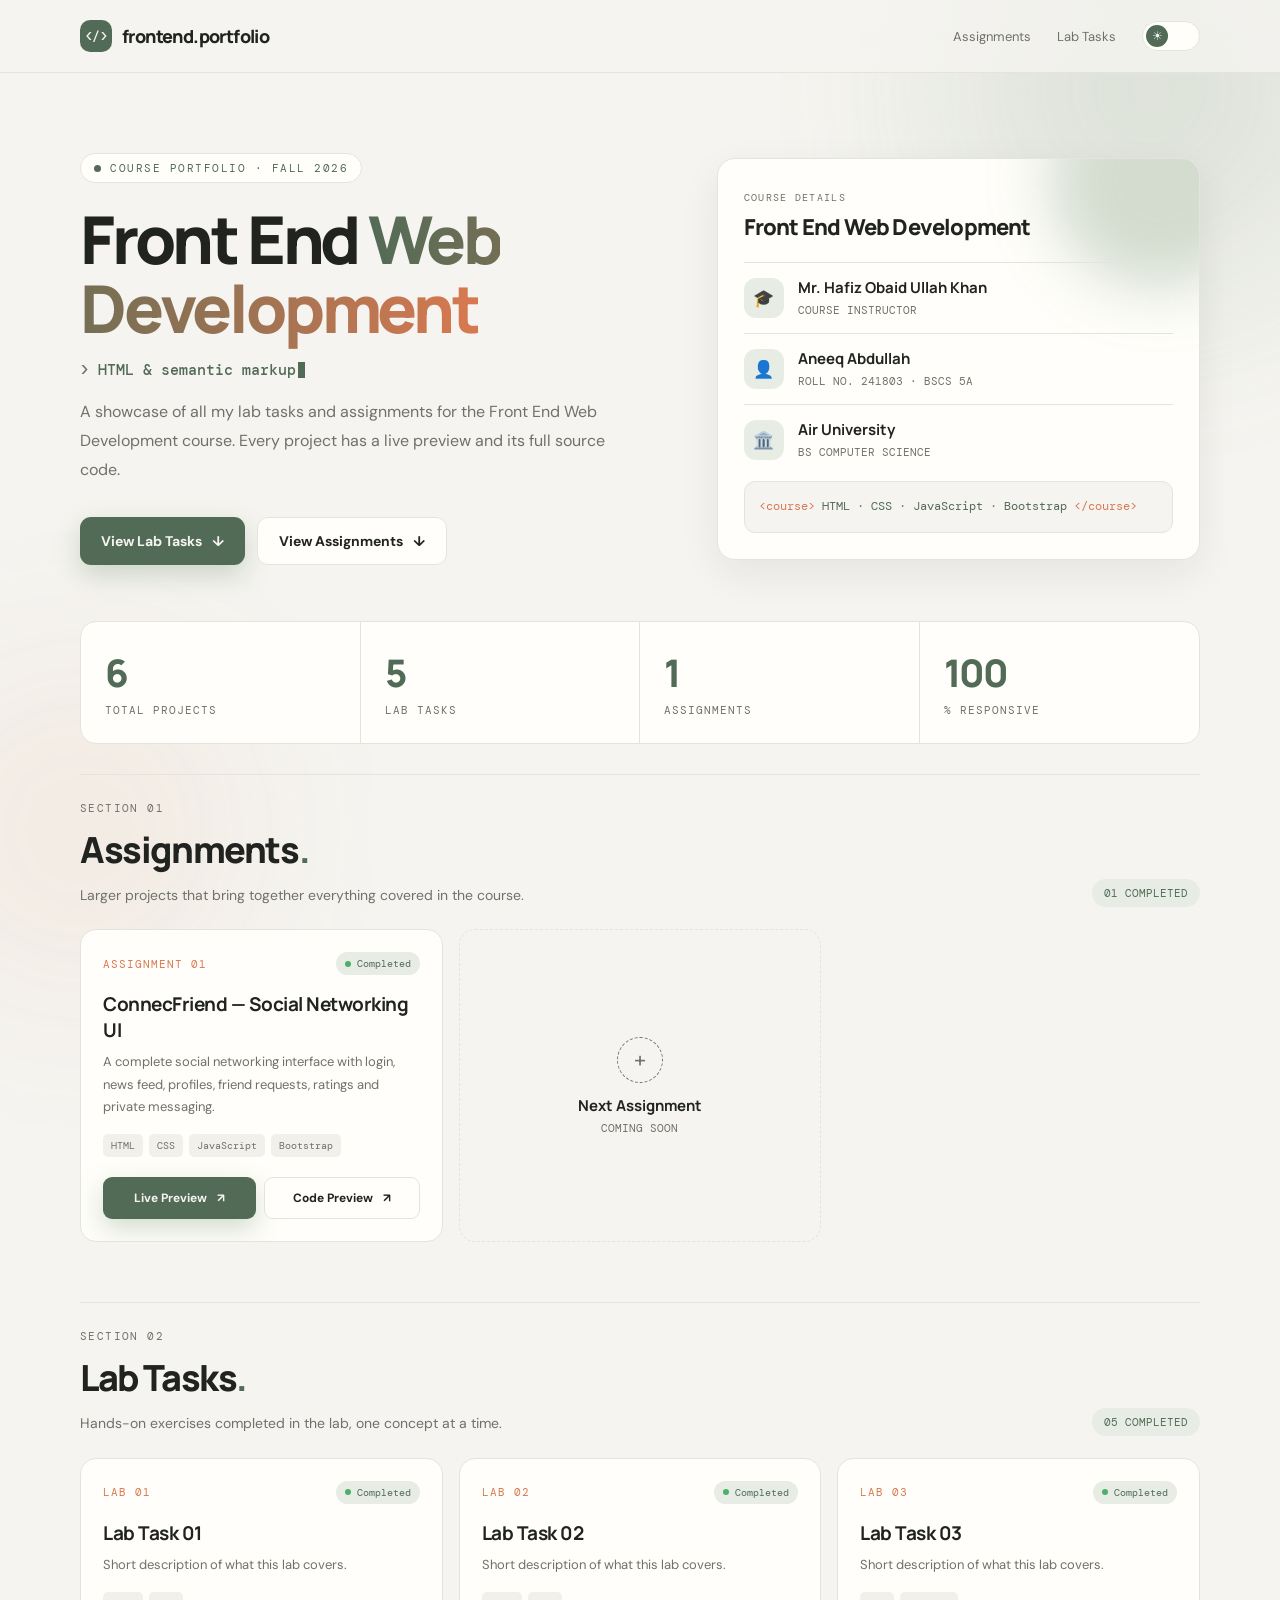
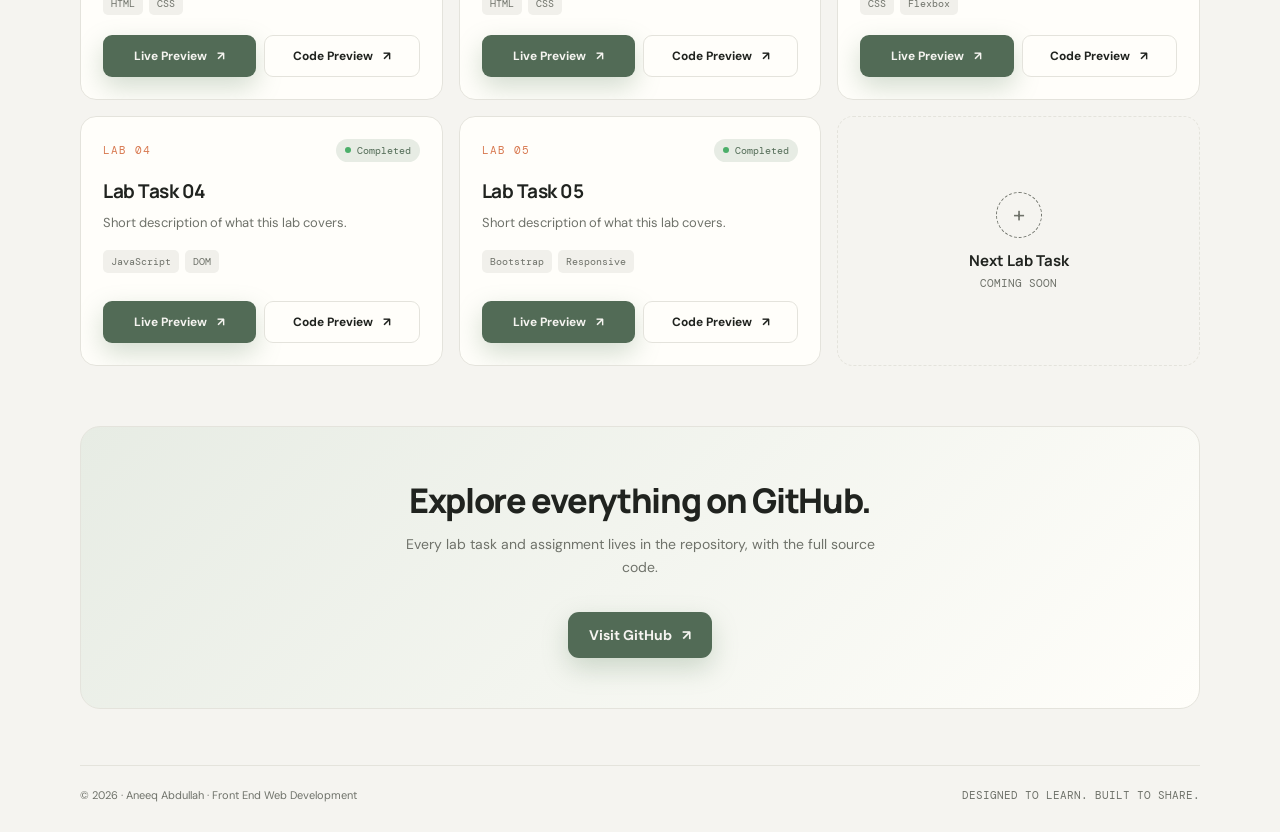
==== labfolio.html @ 6e9b9ed3 "Create labfolio.html" ====
<!DOCTYPE html>
<html lang="en" data-theme="light">
<head>
<meta charset="UTF-8">
<meta name="viewport" content="width=device-width, initial-scale=1.0">
<title>Front End Web Development — Course Portfolio</title>
<link rel="preconnect" href="https://fonts.googleapis.com">
<link rel="preconnect" href="https://fonts.gstatic.com" crossorigin>
<link href="https://fonts.googleapis.com/css2?family=DM+Mono:wght@400;500&family=DM+Sans:wght@400;500;600;700&family=Manrope:wght@500;700;800&display=swap" rel="stylesheet">
<script>
  (function(){try{var t=localStorage.getItem('theme')||(matchMedia('(prefers-color-scheme: dark)').matches?'dark':'light');document.documentElement.setAttribute('data-theme',t)}catch(e){}})();
</script>
<style>
:root{
  --bg:#f5f4f0;--paper:#fffefa;--ink:#20231f;--muted:#6f726a;--line:#e4e3dc;
  --accent:#526b56;--accent-2:#d87950;--accent-soft:#e7ece4;--glow:#7b987c55;
  --shadow:0 14px 40px #20231f12;--chip:#f1f0eb;
}
[data-theme="dark"]{
  --bg:#0f1311;--paper:#171c19;--ink:#ecf0ea;--muted:#9aa196;--line:#262d28;
  --accent:#8fb394;--accent-2:#f0996f;--accent-soft:#1f2a22;--glow:#8fb39433;
  --shadow:0 14px 40px #00000066;--chip:#1e251f;
}
*{box-sizing:border-box}
html{scroll-behavior:smooth;scroll-padding-top:90px}
body{margin:0;background:var(--bg);color:var(--ink);font-family:"DM Sans",sans-serif;-webkit-font-smoothing:antialiased;transition:background .35s,color .35s;overflow-x:hidden}
a{color:inherit;text-decoration:none}
.wrap{width:min(1120px,calc(100% - 48px));margin:auto;position:relative;z-index:1}

#progress{position:fixed;top:0;left:0;height:3px;width:0;background:linear-gradient(90deg,var(--accent),var(--accent-2));z-index:100}
.blob{position:fixed;border-radius:50%;filter:blur(90px);opacity:.55;z-index:0;pointer-events:none;animation:float 18s ease-in-out infinite}
.blob.b1{width:420px;height:420px;background:var(--glow);top:-120px;right:-80px}
.blob.b2{width:340px;height:340px;background:#d8795022;bottom:-100px;left:-90px;animation-delay:-6s}
@keyframes float{0%,100%{transform:translate(0,0)}50%{transform:translate(30px,40px)}}

/* nav */
header.top{position:sticky;top:0;z-index:50;backdrop-filter:blur(14px);background:color-mix(in srgb,var(--bg) 80%,transparent);border-bottom:1px solid var(--line)}
nav{height:72px;display:flex;align-items:center;justify-content:space-between}
.brand{display:flex;align-items:center;gap:10px;font:800 18px Manrope,sans-serif;letter-spacing:-.6px}
.brand-mark{width:32px;height:32px;background:var(--accent);color:var(--bg);border-radius:10px;display:grid;place-items:center;font:500 13px "DM Mono",monospace}
.nav-right{display:flex;align-items:center;gap:26px;font-size:13px;color:var(--muted)}
.nav-right a:hover{color:var(--ink)}
.switch{position:relative;width:58px;height:30px;border-radius:99px;border:1px solid var(--line);background:var(--paper);cursor:pointer;padding:0}
.switch:hover{border-color:var(--accent)}
.switch .knob{position:absolute;top:3px;left:3px;width:22px;height:22px;border-radius:50%;background:var(--accent);display:grid;place-items:center;font-size:12px;transition:transform .35s cubic-bezier(.5,1.6,.4,1)}
[data-theme="dark"] .switch .knob{transform:translateX(28px)}
.switch .knob:before{content:"☀";color:var(--bg)}
[data-theme="dark"] .switch .knob:before{content:"☾"}

/* hero */
.hero{padding:80px 0 56px;display:grid;grid-template-columns:1.1fr .9fr;gap:46px;align-items:center}
.eyebrow{display:inline-flex;align-items:center;gap:9px;color:var(--accent);font:11px "DM Mono",monospace;text-transform:uppercase;letter-spacing:1.5px;padding:7px 13px;border:1px solid var(--line);border-radius:99px;background:var(--paper)}
.dot{width:7px;height:7px;border-radius:50%;background:var(--accent);animation:pulse 2s infinite}
@keyframes pulse{0%{box-shadow:0 0 0 0 var(--glow)}70%{box-shadow:0 0 0 9px transparent}100%{box-shadow:0 0 0 0 transparent}}
h1{font:800 clamp(38px,6vw,66px)/1.04 Manrope,sans-serif;letter-spacing:-3.2px;margin:22px 0 18px}
h1 em{font-style:normal;background:linear-gradient(90deg,var(--accent),var(--accent-2));-webkit-background-clip:text;background-clip:text;color:transparent}
.typed{font:500 15px "DM Mono",monospace;color:var(--muted);min-height:24px;margin-bottom:14px}
.typed b{color:var(--accent);font-weight:500}
.caret{display:inline-block;width:7px;height:16px;background:var(--accent);vertical-align:-3px;margin-left:2px;animation:blink 1s steps(2) infinite}
@keyframes blink{50%{opacity:0}}
.hero-copy{color:var(--muted);font-size:16px;line-height:1.8;max-width:540px;margin:0}
.actions{display:flex;gap:12px;flex-wrap:wrap;margin-top:32px}
.btn{display:inline-flex;align-items:center;justify-content:center;gap:10px;padding:14px 21px;border-radius:11px;font-size:14px;font-weight:700;transition:transform .2s,box-shadow .2s;border:0;cursor:pointer}
.btn:hover{transform:translateY(-3px)}
.btn .arr{transition:transform .2s}.btn:hover .arr{transform:translate(3px,-3px)}
.btn-primary{background:var(--accent);color:var(--bg);box-shadow:0 10px 26px var(--glow)}
.btn-secondary{background:var(--paper);border:1px solid var(--line);color:var(--ink)}
.btn-secondary:hover{border-color:var(--accent)}

/* course card */
.course{background:var(--paper);border:1px solid var(--line);border-radius:18px;padding:26px;box-shadow:var(--shadow);animation:bob 6s ease-in-out infinite;position:relative;overflow:hidden}
@keyframes bob{50%{transform:translateY(-10px)}}
.course:before{content:"";position:absolute;width:220px;height:220px;border-radius:50%;background:var(--glow);right:-70px;top:-90px;filter:blur(30px)}
.course>*{position:relative}
.course small{font:10px "DM Mono",monospace;color:var(--muted);letter-spacing:1.3px;text-transform:uppercase}
.course h3{font:800 22px Manrope,sans-serif;letter-spacing:-.8px;margin:6px 0 20px}
.rowi{display:flex;align-items:center;gap:14px;padding:14px 0;border-top:1px solid var(--line)}
.ico{width:40px;height:40px;border-radius:12px;background:var(--accent-soft);color:var(--accent);display:grid;place-items:center;font-size:17px;flex:none}
.rowi b{display:block;font:700 15px Manrope,sans-serif}
.rowi span{font:11px "DM Mono",monospace;color:var(--muted)}
.code{margin-top:6px;background:var(--bg);border:1px solid var(--line);border-radius:11px;padding:14px;font:12px/1.8 "DM Mono",monospace;color:var(--muted)}
.code i{font-style:normal;color:var(--accent-2)}.code u{text-decoration:none;color:var(--accent)}

/* stats */
.stats{display:grid;grid-template-columns:repeat(4,1fr);border:1px solid var(--line);border-radius:16px;background:var(--paper);overflow:hidden}
.stat{padding:24px;border-right:1px solid var(--line)}.stat:last-child{border:0}
.stat b{display:block;font:800 38px Manrope,sans-serif;letter-spacing:-2px;color:var(--accent)}
.stat span{font:11px "DM Mono",monospace;color:var(--muted);text-transform:uppercase;letter-spacing:1px}

/* sections */
section{padding:30px 0}
.section-head{padding:26px 0 22px;border-top:1px solid var(--line);display:flex;justify-content:space-between;align-items:end;gap:20px;flex-wrap:wrap}
.kicker{font:11px "DM Mono",monospace;color:var(--muted);text-transform:uppercase;letter-spacing:1.4px}
.section-head h2{font:800 clamp(26px,4vw,36px) Manrope,sans-serif;letter-spacing:-1.4px;margin:10px 0 0}
.section-head h2 span{color:var(--accent)}
.section-head p{color:var(--muted);max-width:520px;line-height:1.7;margin:10px 0 0;font-size:14px}
.count{font:11px "DM Mono",monospace;color:var(--accent);background:var(--accent-soft);padding:7px 12px;border-radius:99px}

/* project cards */
.grid{display:grid;grid-template-columns:repeat(3,1fr);gap:16px}
.card{background:var(--paper);border:1px solid var(--line);border-radius:16px;padding:22px;display:flex;flex-direction:column;transition:transform .25s,box-shadow .25s,border-color .25s;position:relative;overflow:hidden}
.card:before{content:"";position:absolute;inset:0;background:radial-gradient(240px circle at var(--mx,50%) var(--my,0%),var(--glow),transparent 70%);opacity:0;transition:opacity .3s;pointer-events:none}
.card:hover{transform:translateY(-6px);box-shadow:var(--shadow);border-color:var(--accent)}.card:hover:before{opacity:1}
.card>*{position:relative}
.top-row{display:flex;justify-content:space-between;align-items:center}
.badge{font:11px "DM Mono",monospace;color:var(--accent-2);letter-spacing:1px}
.status{font:10px "DM Mono",monospace;background:var(--accent-soft);color:var(--accent);padding:5px 9px;border-radius:99px;display:flex;align-items:center;gap:6px}
.status:before{content:"";width:6px;height:6px;border-radius:50%;background:#4caf6a}
.card h3{font:700 19px Manrope,sans-serif;letter-spacing:-.5px;margin:16px 0 8px}
.card p{color:var(--muted);font-size:13px;line-height:1.7;margin:0}
.tech{display:flex;gap:6px;flex-wrap:wrap;margin:16px 0 20px}
.tech span{font:10px "DM Mono",monospace;color:var(--muted);background:var(--chip);border-radius:5px;padding:5px 8px}
.card-btns{display:flex;gap:8px;margin-top:auto}
.card-btns .btn{flex:1;padding:12px 10px;font-size:12px;border-radius:9px}
.card.empty{border-style:dashed;align-items:center;justify-content:center;text-align:center;min-height:250px;background:transparent}
.card.empty:hover{transform:none;box-shadow:none;border-color:var(--line)}.card.empty:before{display:none}
.plus{width:46px;height:46px;border-radius:50%;border:1px dashed var(--muted);display:grid;place-items:center;font-size:22px;color:var(--muted);margin-bottom:12px}
.card.empty b{font:700 15px Manrope,sans-serif}.card.empty span{font:11px "DM Mono",monospace;color:var(--muted);margin-top:5px}

/* cta */
.cta{text-align:center;padding:50px 24px;margin:30px 0 56px;border-radius:20px;background:linear-gradient(135deg,var(--accent-soft),var(--paper));border:1px solid var(--line)}
.cta h2{font:800 clamp(24px,4vw,34px) Manrope,sans-serif;letter-spacing:-1.3px;margin:0 0 10px}
.cta p{color:var(--muted);font-size:14px;margin:0 auto;max-width:480px;line-height:1.7}
.cta .actions{justify-content:center}
footer{border-top:1px solid var(--line);padding:22px 0 30px;display:flex;justify-content:space-between;gap:14px;flex-wrap:wrap;color:var(--muted);font-size:11px}
.mono{font-family:"DM Mono",monospace}

.reveal{opacity:0;transform:translateY(26px);transition:opacity .7s,transform .7s cubic-bezier(.2,.7,.2,1)}
.reveal.in{opacity:1;transform:none}

@media(max-width:900px){.hero{grid-template-columns:1fr;padding-top:52px}.grid{grid-template-columns:repeat(2,1fr)}.stats{grid-template-columns:repeat(2,1fr)}.stat:nth-child(2){border-right:0}.stat:nth-child(-n+2){border-bottom:1px solid var(--line)}}
@media(max-width:600px){.wrap{width:min(100% - 30px,1120px)}.nav-right a{display:none}.grid{grid-template-columns:1fr}h1{letter-spacing:-2px}.btn{flex:1}}
@media(prefers-reduced-motion:reduce){*,*:before,*:after{animation:none!important;transition:none!important}.reveal{opacity:1;transform:none}}
</style>
</head>
<body>
<div id="progress"></div>
<div class="blob b1"></div><div class="blob b2"></div>

<header class="top"><div class="wrap"><nav>
  <a class="brand" href="#top"><span class="brand-mark">&lt;/&gt;</span>frontend.portfolio</a>
  <div class="nav-right">
    <a href="#assignments">Assignments</a><a href="#labs">Lab Tasks</a>
    <button class="switch" id="theme" aria-label="Toggle dark and light mode"><span class="knob"></span></button>
  </div>
</nav></div></header>

<div class="wrap" id="top">
  <!-- HERO -->
  <div class="hero">
    <div>
      <span class="eyebrow"><span class="dot"></span> Course Portfolio · Fall 2026</span>
      <h1>Front End <em>Web Development</em></h1>
      <div class="typed">&gt; <b id="typed"></b><span class="caret"></span></div>
      <p class="hero-copy">A showcase of all my lab tasks and assignments for the Front End Web Development course. Every project has a live preview and its full source code.</p>
      <div class="actions">
        <a class="btn btn-primary" href="#labs">View Lab Tasks <span class="arr">↓</span></a>
        <a class="btn btn-secondary" href="#assignments">View Assignments <span class="arr">↓</span></a>
      </div>
    </div>

    <div class="course reveal">
      <small>Course details</small>
      <h3>Front End Web Development</h3>
      <div class="rowi"><div class="ico">🎓</div><div><b>Mr. Hafiz Obaid Ullah Khan</b><span>COURSE INSTRUCTOR</span></div></div>
      <div class="rowi"><div class="ico">👤</div><div><b>Aneeq Abdullah</b><span>ROLL NO. 241803 · BSCS 5A</span></div></div>
      <div class="rowi"><div class="ico">🏛️</div><div><b>Air University</b><span>BS COMPUTER SCIENCE</span></div></div>
      <div class="code"><i>&lt;course&gt;</i> <u>HTML</u> · <u>CSS</u> · <u>JavaScript</u> · <u>Bootstrap</u> <i>&lt;/course&gt;</i></div>
    </div>
  </div>

  <!-- STATS -->
  <div class="stats reveal" id="stats"></div>

  <!-- ASSIGNMENTS -->
  <section id="assignments">
    <div class="section-head reveal">
      <div><div class="kicker">Section 01</div><h2>Assignments<span>.</span></h2><p>Larger projects that bring together everything covered in the course.</p></div>
      <div class="count" id="count-assignments"></div>
    </div>
    <div class="grid" id="grid-assignments"></div>
  </section>

  <!-- LABS -->
  <section id="labs">
    <div class="section-head reveal">
      <div><div class="kicker">Section 02</div><h2>Lab Tasks<span>.</span></h2><p>Hands-on exercises completed in the lab, one concept at a time.</p></div>
      <div class="count" id="count-labs"></div>
    </div>
    <div class="grid" id="grid-labs"></div>
  </section>

  <div class="cta reveal">
    <h2>Explore everything on GitHub.</h2>
    <p>Every lab task and assignment lives in the repository, with the full source code.</p>
    <div class="actions"><a class="btn btn-primary" id="gh" target="_blank" rel="noreferrer">Visit GitHub <span class="arr">↗</span></a></div>
  </div>

  <footer><div>© 2026 · Aneeq Abdullah · Front End Web Development</div><div class="mono">DESIGNED TO LEARN. BUILT TO SHARE.</div></footer>
</div>

<script>
/* ================= EDIT YOUR WORK HERE ================= */
const GITHUB = "https://github.com/YOUR-USERNAME";

// Each item: [title, description, [technologies], liveUrl, codeUrl]
const ASSIGNMENTS = [
  ["ConnecFriend — Social Networking UI",
   "A complete social networking interface with login, news feed, profiles, friend requests, ratings and private messaging.",
   ["HTML", "CSS", "JavaScript", "Bootstrap"],
   "https://YOUR-USERNAME.github.io/YOUR-REPO/assignment-1/",
   "https://github.com/YOUR-USERNAME/YOUR-REPO/tree/main/assignment-1"]
];

const LABS = [
  ["Lab Task 01", "Short description of what this lab covers.", ["HTML", "CSS"],
   "https://YOUR-USERNAME.github.io/YOUR-REPO/lab-01/", "https://github.com/YOUR-USERNAME/YOUR-REPO/tree/main/lab-01"],
  ["Lab Task 02", "Short description of what this lab covers.", ["HTML", "CSS"],
   "https://YOUR-USERNAME.github.io/YOUR-REPO/lab-02/", "https://github.com/YOUR-USERNAME/YOUR-REPO/tree/main/lab-02"],
  ["Lab Task 03", "Short description of what this lab covers.", ["CSS", "Flexbox"],
   "https://YOUR-USERNAME.github.io/YOUR-REPO/lab-03/", "https://github.com/YOUR-USERNAME/YOUR-REPO/tree/main/lab-03"],
  ["Lab Task 04", "Short description of what this lab covers.", ["JavaScript", "DOM"],
   "https://YOUR-USERNAME.github.io/YOUR-REPO/lab-04/", "https://github.com/YOUR-USERNAME/YOUR-REPO/tree/main/lab-04"],
  ["Lab Task 05", "Short description of what this lab covers.", ["Bootstrap", "Responsive"],
   "https://YOUR-USERNAME.github.io/YOUR-REPO/lab-05/", "https://github.com/YOUR-USERNAME/YOUR-REPO/tree/main/lab-05"]
];
/* ======================================================== */

const $ = s => document.querySelector(s);
const pad = n => String(n).padStart(2, "0");

function render(list, gridId, prefix, label, nextLabel) {
  const cards = list.map(([t, d, tech, live, code], i) => `
    <article class="card reveal">
      <div class="top-row"><span class="badge">${prefix} ${pad(i + 1)}</span><span class="status">Completed</span></div>
      <h3>${t}</h3><p>${d}</p>
      <div class="tech">${tech.map(x => `<span>${x}</span>`).join("")}</div>
      <div class="card-btns">
        <a class="btn btn-primary" href="${live}" target="_blank" rel="noreferrer">Live Preview <span class="arr">↗</span></a>
        <a class="btn btn-secondary" href="${code}" target="_blank" rel="noreferrer">Code Preview <span class="arr">↗</span></a>
      </div>
    </article>`).join("");
  const next = `<div class="card empty reveal"><div class="plus">+</div><b>${nextLabel}</b><span>COMING SOON</span></div>`;
  $(gridId).innerHTML = cards + next;
  $("#count-" + label).textContent = pad(list.length) + (list.length === 1 ? " COMPLETED" : " COMPLETED");
}
render(ASSIGNMENTS, "#grid-assignments", "ASSIGNMENT", "assignments", "Next Assignment");
render(LABS, "#grid-labs", "LAB", "labs", "Next Lab Task");

$("#stats").innerHTML = [
  [ASSIGNMENTS.length + LABS.length, "Total Projects"],
  [LABS.length, "Lab Tasks"],
  [ASSIGNMENTS.length, "Assignments"],
  [100, "% Responsive"]
].map(([n, l]) => `<div class="stat"><b data-count="${n}">0</b><span>${l}</span></div>`).join("");
$("#gh").href = GITHUB;

/* theme toggle */
$("#theme").onclick = () => {
  const next = document.documentElement.dataset.theme === "dark" ? "light" : "dark";
  document.documentElement.dataset.theme = next;
  try { localStorage.setItem("theme", next); } catch (e) {}
};

/* typing effect */
(function () {
  const words = ["HTML & semantic markup", "CSS & responsive layouts", "JavaScript & the DOM", "Bootstrap components", "live, working projects"];
  const el = $("#typed"); let w = 0, c = 0, del = false;
  (function tick() {
    const word = words[w];
    el.textContent = word.slice(0, c);
    if (!del && c === word.length) { del = true; return setTimeout(tick, 1400); }
    if (del && c === 0) { del = false; w = (w + 1) % words.length; }
    c += del ? -1 : 1;
    setTimeout(tick, del ? 35 : 75);
  })();
})();

/* scroll reveal + counters */
const io = new IntersectionObserver(es => es.forEach(e => {
  if (!e.isIntersecting) return;
  e.target.classList.add("in");
  e.target.querySelectorAll("[data-count]").forEach(n => {
    const end = +n.dataset.count, t0 = performance.now();
    (function step(t) {
      const p = Math.min((t - t0) / 1200, 1);
      n.textContent = Math.round(end * (1 - Math.pow(1 - p, 3)));
      if (p < 1) requestAnimationFrame(step);
    })(t0);
  });
  io.unobserve(e.target);
}), { threshold: .12 });
document.querySelectorAll(".reveal").forEach((el, i) => { el.style.transitionDelay = (i % 3) * 90 + "ms"; io.observe(el); });

/* card glow follows cursor */
document.addEventListener("mousemove", e => {
  const c = e.target.closest && e.target.closest(".card");
  if (!c) return;
  const r = c.getBoundingClientRect();
  c.style.setProperty("--mx", (e.clientX - r.left) + "px");
  c.style.setProperty("--my", (e.clientY - r.top) + "px");
});

/* scroll progress */
addEventListener("scroll", () => {
  const h = document.documentElement;
  $("#progress").style.width = (h.scrollTop / (h.scrollHeight - h.clientHeight) * 100) + "%";
}, { passive: true });
</script>
</body>
</html>
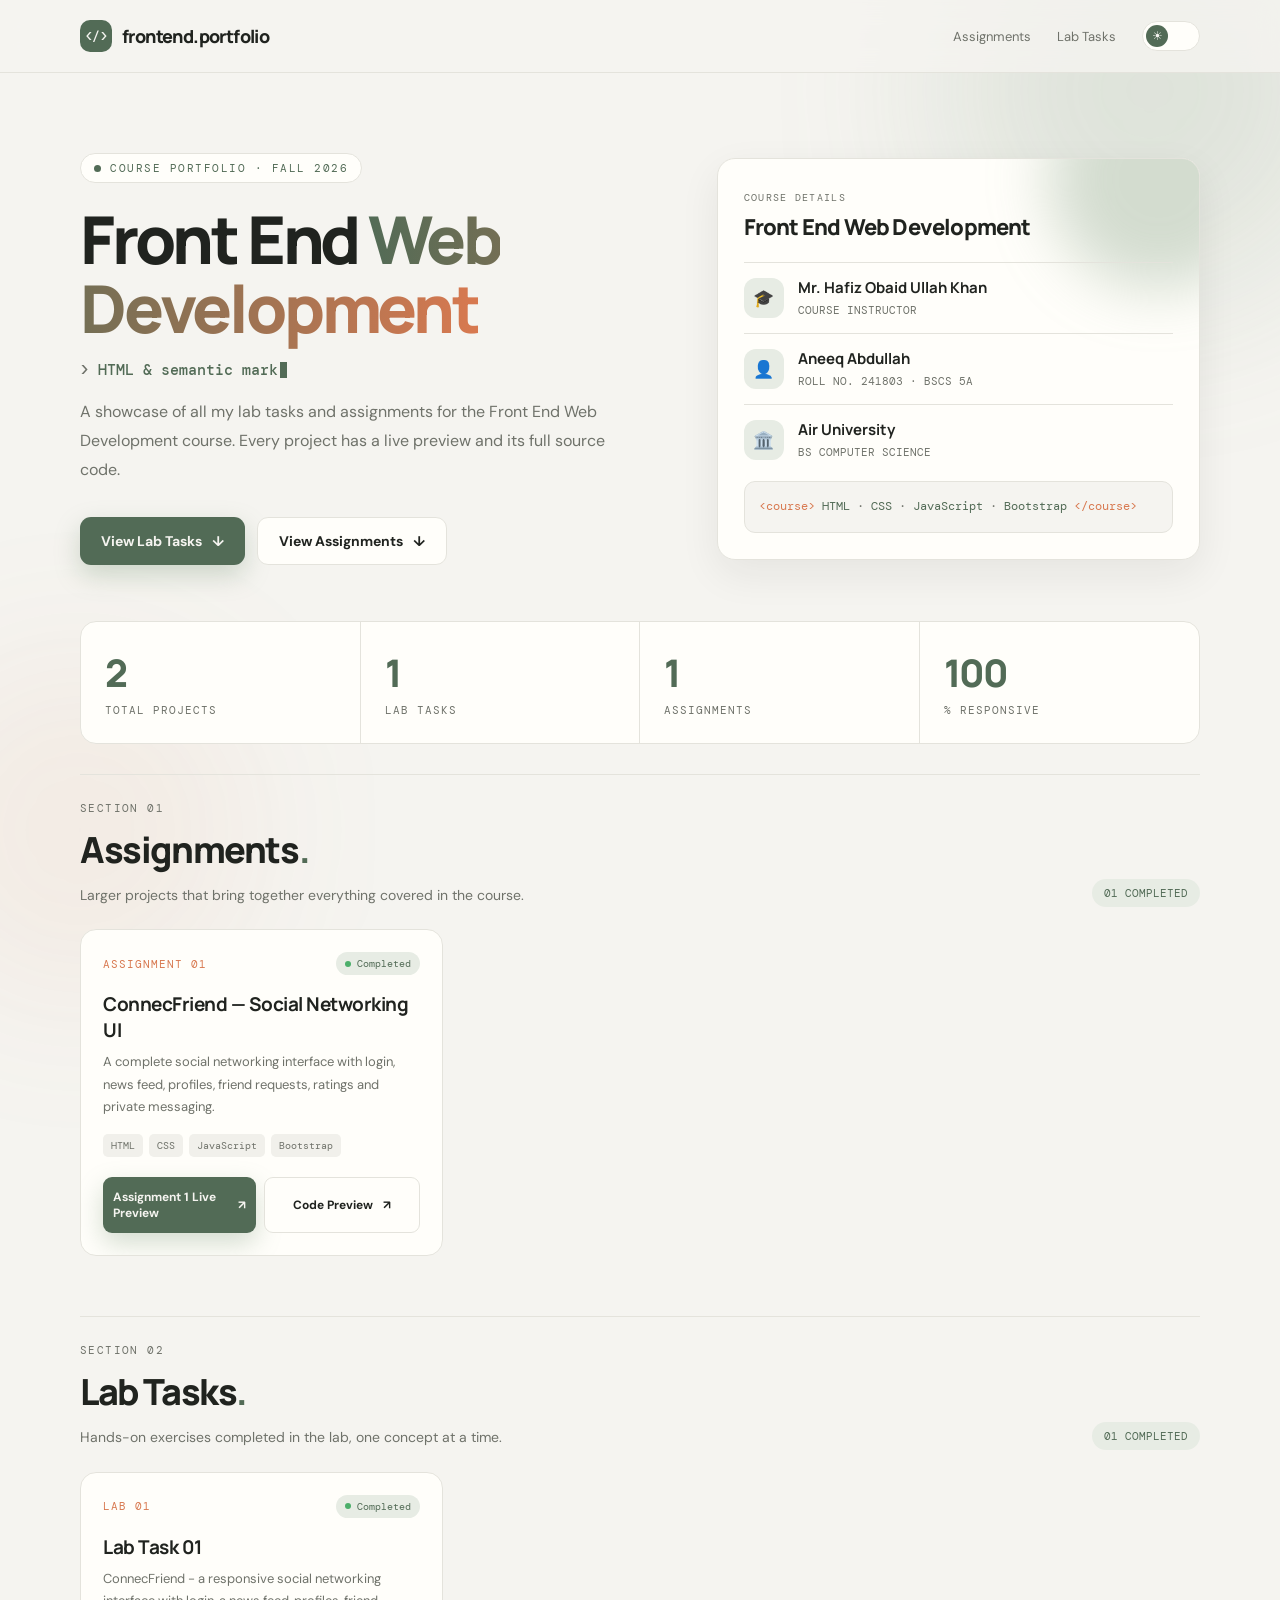
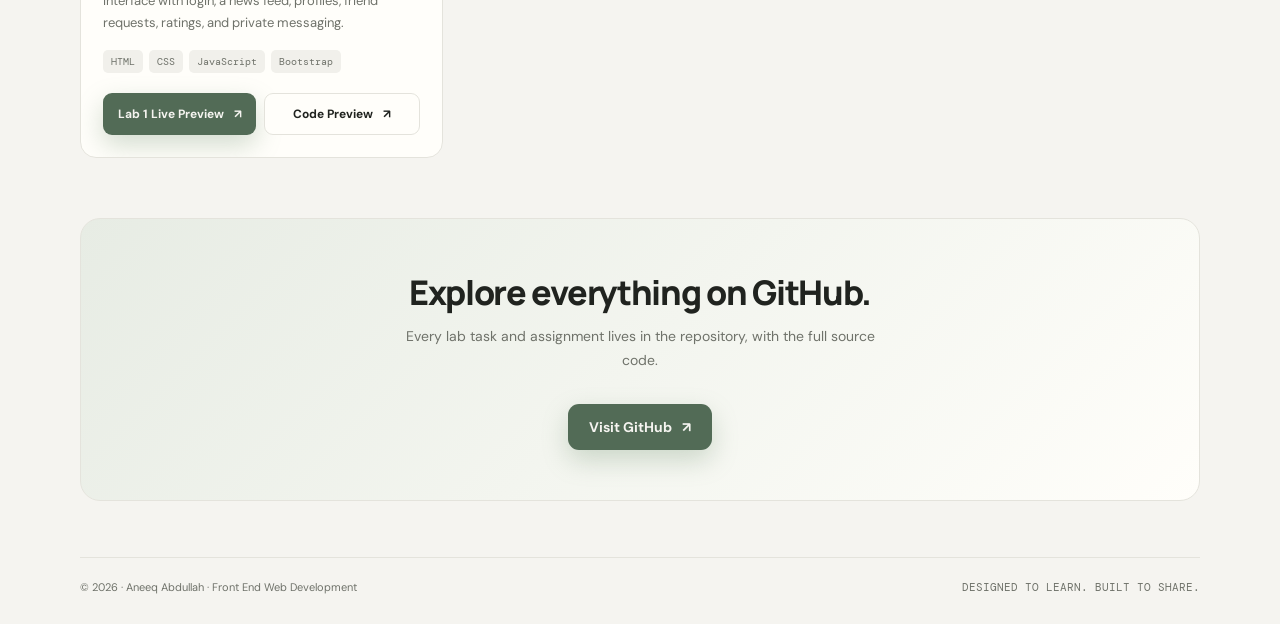
==== commit 13446be9: "update" ====
--- a/labfolio.html
+++ b/labfolio.html
@@ -208,44 +208,35 @@
   ["ConnecFriend — Social Networking UI",
    "A complete social networking interface with login, news feed, profiles, friend requests, ratings and private messaging.",
    ["HTML", "CSS", "JavaScript", "Bootstrap"],
-   "https://YOUR-USERNAME.github.io/YOUR-REPO/assignment-1/",
-   "https://github.com/YOUR-USERNAME/YOUR-REPO/tree/main/assignment-1"]
+   "Assignment%201/index.html",
+   "Assignment%201/ConnecFriend/README.md"]
 ];
 
 const LABS = [
-  ["Lab Task 01", "Short description of what this lab covers.", ["HTML", "CSS"],
-   "https://YOUR-USERNAME.github.io/YOUR-REPO/lab-01/", "https://github.com/YOUR-USERNAME/YOUR-REPO/tree/main/lab-01"],
-  ["Lab Task 02", "Short description of what this lab covers.", ["HTML", "CSS"],
-   "https://YOUR-USERNAME.github.io/YOUR-REPO/lab-02/", "https://github.com/YOUR-USERNAME/YOUR-REPO/tree/main/lab-02"],
-  ["Lab Task 03", "Short description of what this lab covers.", ["CSS", "Flexbox"],
-   "https://YOUR-USERNAME.github.io/YOUR-REPO/lab-03/", "https://github.com/YOUR-USERNAME/YOUR-REPO/tree/main/lab-03"],
-  ["Lab Task 04", "Short description of what this lab covers.", ["JavaScript", "DOM"],
-   "https://YOUR-USERNAME.github.io/YOUR-REPO/lab-04/", "https://github.com/YOUR-USERNAME/YOUR-REPO/tree/main/lab-04"],
-  ["Lab Task 05", "Short description of what this lab covers.", ["Bootstrap", "Responsive"],
-   "https://YOUR-USERNAME.github.io/YOUR-REPO/lab-05/", "https://github.com/YOUR-USERNAME/YOUR-REPO/tree/main/lab-05"]
+  ["Lab Task 01", "ConnecFriend - a responsive social networking interface with login, a news feed, profiles, friend requests, ratings, and private messaging.", ["HTML", "CSS", "JavaScript", "Bootstrap"],
+   "Assignment%201/index.html", "Assignment%201/ConnecFriend/README.md"]
 ];
 /* ======================================================== */
 
 const $ = s => document.querySelector(s);
 const pad = n => String(n).padStart(2, "0");
 
-function render(list, gridId, prefix, label, nextLabel) {
+function render(list, gridId, prefix, label) {
   const cards = list.map(([t, d, tech, live, code], i) => `
     <article class="card reveal">
       <div class="top-row"><span class="badge">${prefix} ${pad(i + 1)}</span><span class="status">Completed</span></div>
       <h3>${t}</h3><p>${d}</p>
       <div class="tech">${tech.map(x => `<span>${x}</span>`).join("")}</div>
       <div class="card-btns">
-        <a class="btn btn-primary" href="${live}" target="_blank" rel="noreferrer">Live Preview <span class="arr">↗</span></a>
+        <a class="btn btn-primary" href="${live}" target="_blank" rel="noreferrer">${prefix === "ASSIGNMENT" ? "Assignment 1" : "Lab 1"} Live Preview <span class="arr">↗</span></a>
         <a class="btn btn-secondary" href="${code}" target="_blank" rel="noreferrer">Code Preview <span class="arr">↗</span></a>
       </div>
     </article>`).join("");
-  const next = `<div class="card empty reveal"><div class="plus">+</div><b>${nextLabel}</b><span>COMING SOON</span></div>`;
-  $(gridId).innerHTML = cards + next;
+  $(gridId).innerHTML = cards;
   $("#count-" + label).textContent = pad(list.length) + (list.length === 1 ? " COMPLETED" : " COMPLETED");
 }
-render(ASSIGNMENTS, "#grid-assignments", "ASSIGNMENT", "assignments", "Next Assignment");
-render(LABS, "#grid-labs", "LAB", "labs", "Next Lab Task");
+render(ASSIGNMENTS, "#grid-assignments", "ASSIGNMENT", "assignments");
+render(LABS, "#grid-labs", "LAB", "labs");
 
 $("#stats").innerHTML = [
   [ASSIGNMENTS.length + LABS.length, "Total Projects"],
